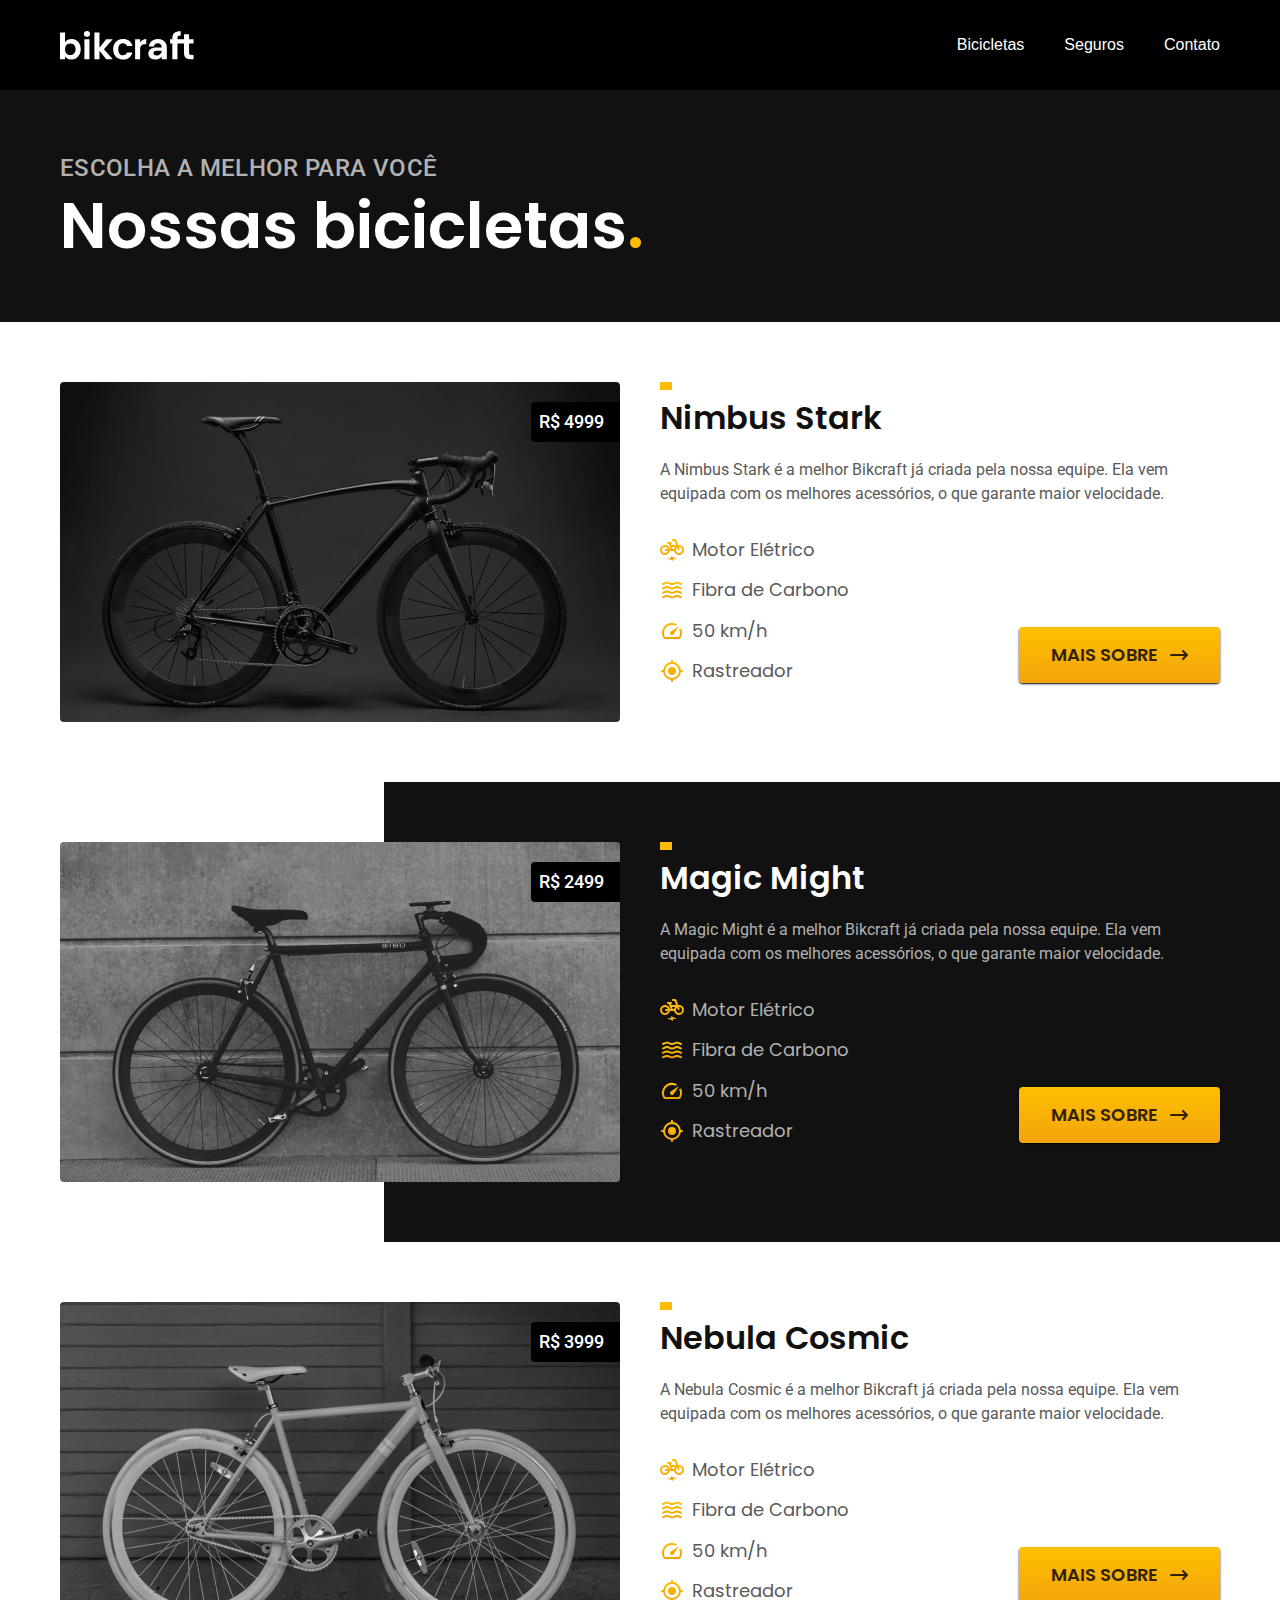
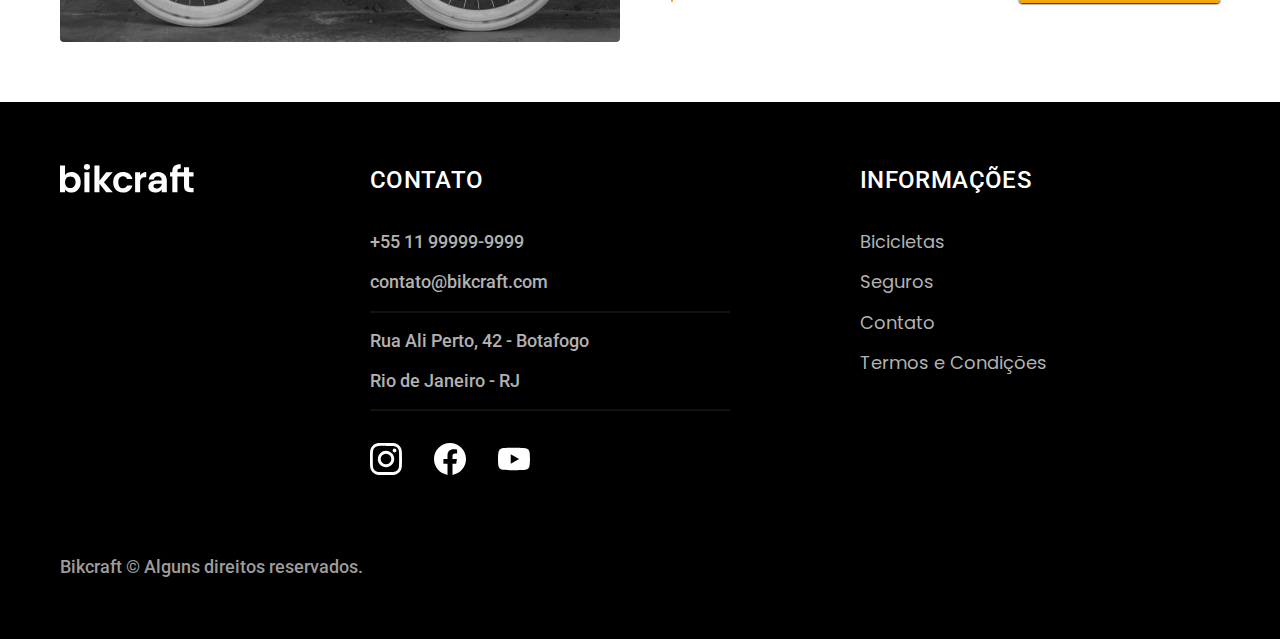
==== bicicletas.html @ 31252c1a "pagina interna bicicletas" ====
<!DOCTYPE html>

<html lang="pt-br">

<head>
  <meta charset="UTF-8">
  <meta name="viewport" content="width=device-width, initial-scale=1.0">

  <title>Bicicletas | Bikcraft</title>
  <meta name="description" content="Bicicletas Bikcraft.">

  <link rel="stylesheet" href="./css/style.css">

  <link rel="preconnect" href="https://fonts.googleapis.com">
  <link rel="preconnect" href="https://fonts.gstatic.com" crossorigin>
  <link href="https://fonts.googleapis.com/css2?family=Merriweather:ital,wght@1,900&family=Poppins:wght@400;600&family=Roboto:wght@400;500&display=swap" rel="stylesheet">
</head>

<body id="bicicletas">
  <header class="header-bg">
    <div class="container header">
      <a href="./">
        <img src="./img/bikcraft.svg" alt="Bikcraft logo">
      </a>
      <nav aria-label="primaria">
        <ul class="header-menu cor-0">
          <li><a href="./bicicletas.html">Bicicletas</a></li>
          <li><a href="./seguros.html">Seguros</a></li>
          <li><a href="./contato.html">Contato</a></li>
        </ul>
      </nav>
    </div>
  </header>

  <main>
    <div class="titulo-bg">
      <div class="titulo container">
        <p class="font-2-l-b cor-5">Escolha a melhor para você</p>
        <h1 class="font-1-xxl cor-0">Nossas bicicletas<span class="cor-p1">.</span></h1>
      </div>
    </div>

    <div class="bicicletas container">
      <div class="bicicletas-imagem">
        <img src="./img/bicicletas/nimbus.jpg" alt="Bicicleta preta">
        <span class="font-2-m cor-0">R$ 4999</span>
      </div>
      <div class="bicicletas-conteudo">
        <h2 class="font-1-xl">Nimbus Stark</h2>
        <p class="font-2-s cor-8">A Nimbus Stark é a melhor Bikcraft já criada pela nossa equipe. Ela vem equipada com os melhores acessórios, o que garante maior velocidade.</p>
        <ul class="font-1-m cor-8">
          <li>
            <img src="./img/icones/eletrica.svg" alt="">
            Motor Elétrico
          </li>
          <li>
            <img src="./img/icones/carbono.svg" alt="">
            Fibra de Carbono
          </li>
          <li>
            <img src="./img/icones/velocidade.svg" alt="">
            50 km/h
          </li>
          <li>
            <img src="./img/icones/rastreador.svg" alt="">
            Rastreador
          </li>
        </ul>
        <a class="botao seta" href="./bicicletas/nimbus.html">Mais sobre</a>
      </div>
    </div>

    <div class="bicicletas-bg">
      <div class="bicicletas container">
        <div class="bicicletas-imagem">
          <img src="./img/bicicletas/magic.jpg" alt="Bicicleta preta">
          <span class="font-2-m cor-0">R$ 2499</span>
        </div>
        <div class="bicicletas-conteudo">
          <h2 class="font-1-xl cor-0">Magic Might</h2>
          <p class="font-2-s cor-5">A Magic Might é a melhor Bikcraft já criada pela nossa equipe. Ela vem equipada com os melhores acessórios, o que garante maior velocidade.</p>
          <ul class="font-1-m cor-5">
            <li>
              <img src="./img/icones/eletrica.svg" alt="">
              Motor Elétrico
            </li>
            <li>
              <img src="./img/icones/carbono.svg" alt="">
              Fibra de Carbono
            </li>
            <li>
              <img src="./img/icones/velocidade.svg" alt="">
              50 km/h
            </li>
            <li>
              <img src="./img/icones/rastreador.svg" alt="">
              Rastreador
            </li>
          </ul>
          <a class="botao seta" href="./bicicletas/magic.html">Mais sobre</a>
        </div>
      </div>
    </div>

    <div class="bicicletas container">
      <div class="bicicletas-imagem">
        <img src="./img/bicicletas/nebula.jpg" alt="Bicicleta cinza">
        <span class="font-2-m cor-0">R$ 3999</span>
      </div>
      <div class="bicicletas-conteudo">
        <h2 class="font-1-xl">Nebula Cosmic</h2>
        <p class="font-2-s cor-8">A Nebula Cosmic é a melhor Bikcraft já criada pela nossa equipe. Ela vem equipada com os melhores acessórios, o que garante maior velocidade.</p>
        <ul class="font-1-m cor-8">
          <li>
            <img src="./img/icones/eletrica.svg" alt="">
            Motor Elétrico
          </li>
          <li>
            <img src="./img/icones/carbono.svg" alt="">
            Fibra de Carbono
          </li>
          <li>
            <img src="./img/icones/velocidade.svg" alt="">
            50 km/h
          </li>
          <li>
            <img src="./img/icones/rastreador.svg" alt="">
            Rastreador
          </li>
        </ul>
        <a class="botao seta" href="./bicicletas/nebula.html">Mais sobre</a>
      </div>
    </div>

  </main>

  <footer class="footer-bg">
    <div class="footer container">
      <img src="./img/bikcraft.svg" alt="Bikcraft Logo">
      <div class="footer-contato">
        <h3 class="font-2-l-b cor-0">Contato</h3>
        <ul class="font-2-m cor-5">
          <li><a href="tel:+5511999999999">+55 11 99999-9999</a></li>
          <li><a href="mailto:contato@bikcraft.com">contato@bikcraft.com</a></li>
          <li>Rua Ali Perto, 42 - Botafogo</li>
          <li>Rio de Janeiro - RJ</li>
        </ul>
        <div class="footer-redes">
          <a href="./">
            <img src="./img/redes/instagram.svg" alt="">
          </a>
          <a href="./">
            <img src="./img/redes/facebook.svg" alt="">
          </a>
          <a href="./">
            <img src="./img/redes/youtube.svg" alt="">
          </a>
        </div>
      </div>
      <div class="footer-informacoes">
        <h3 class="font-2-l-b cor-0">Informações</h3>
        <nav>
          <ul class="font-1-m cor-5">
            <li><a href="./bicicletas.html">Bicicletas</a></li>
            <li><a href="./seguros.html">Seguros</a></li>
            <li><a href="./contato.html">Contato</a></li>
            <li><a href="./termos.html">Termos e Condições</a></li>
          </ul>
        </nav>
      </div>
      <p class="footer-copy font-2-m cor-6">Bikcraft © Alguns direitos reservados.</p>
    </div>
  </footer>

</body>

</html>
---- css/style.css ----
@import "./global/global.css";
@import "./utilidades/tipografia.css";
@import "./utilidades/cores.css";

@import "./global/header.css";
@import "./global/footer.css";

/* Utilidades */
@import "./utilidades/componentes.css";

/* Home */
@import "./home/introducao.css";
@import "./home/tecnologia.css";
@import "./home/parceiros.css";
@import "./home/depoimento.css";

/* Bicicletas */
@import "./bicicletas/bicicletas.css";
@import "./bicicletas/bicicletas-lista.css";

/* Seguros */
@import "./seguros/seguros.css";

/* Termos */
@import "../termos/termos.css";
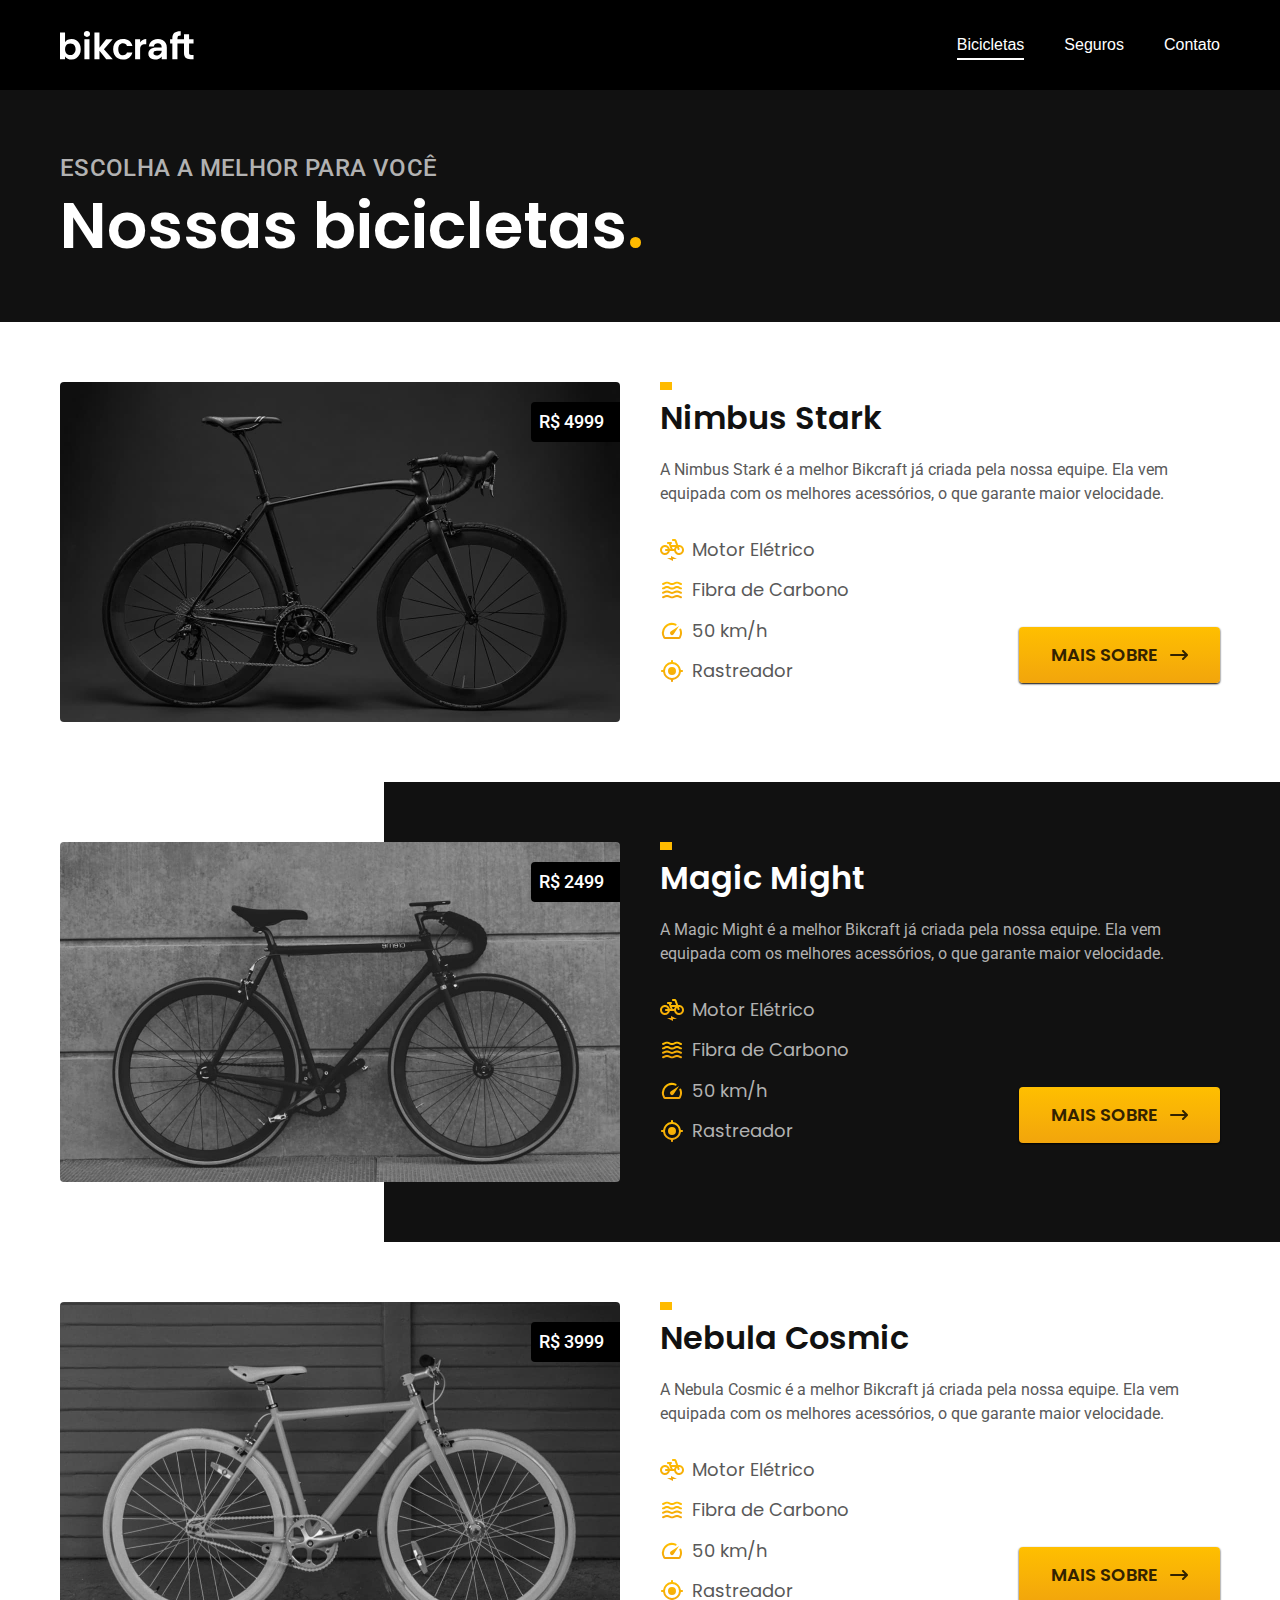
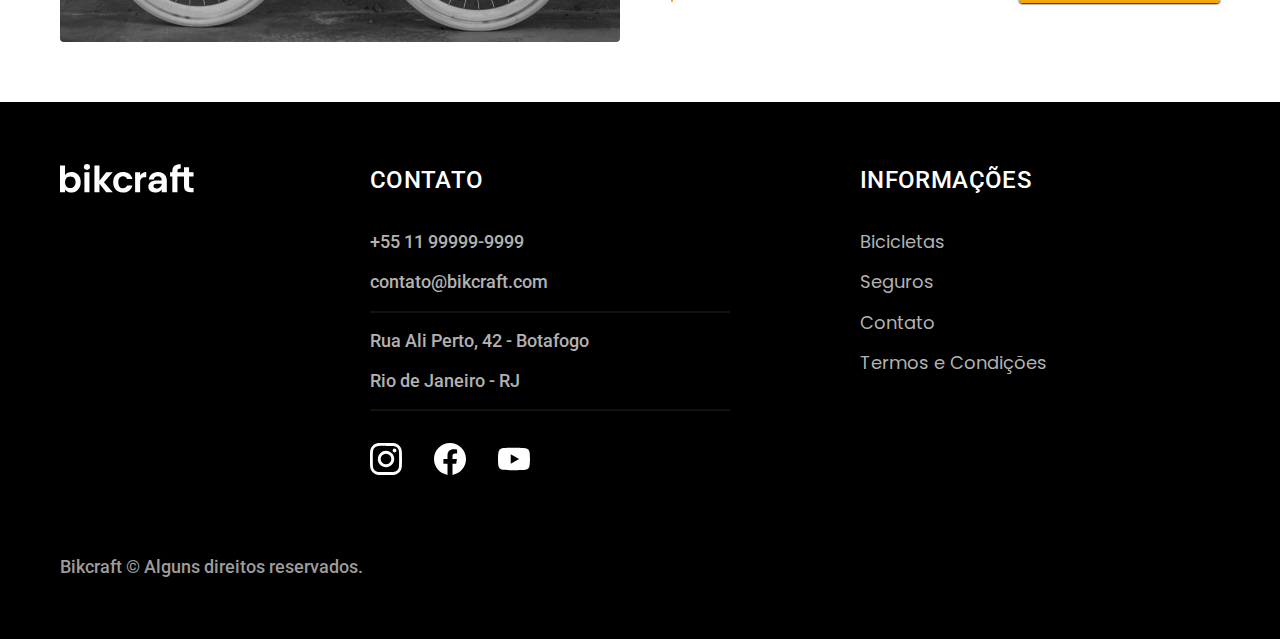
==== commit c1b88e0d: "JavaScript criação do primeiro script header menu" ====
--- a/bicicletas.html
+++ b/bicicletas.html
@@ -172,6 +172,7 @@
     </div>
   </footer>
 
+  <script src="./js/script.js"></script>
 </body>
 
 </html>--- a/css/style.css
+++ b/css/style.css
@@ -7,6 +7,7 @@
 
 /* Utilidades */
 @import "./utilidades/componentes.css";
+@import "./utilidades/formulario.css";
 
 /* Home */
 @import "./home/introducao.css";
@@ -18,8 +19,21 @@
 @import "./bicicletas/bicicletas.css";
 @import "./bicicletas/bicicletas-lista.css";
 
+/* Bicicleta */
+@import "./bicicleta/bicicleta.css";
+@import "./bicicleta/seguro.css";
+
 /* Seguros */
 @import "./seguros/seguros.css";
+@import "./seguros/vantagens.css";
+@import "./seguros/perguntas.css";
+
+/* Contato */
+@import "../css/contato/contato.css";
+@import "../css/contato/lojas.css";
+
+/* Orçamento */
+@import "../css/orcamento/orcamento.css";
 
 /* Termos */
 @import "../termos/termos.css";
